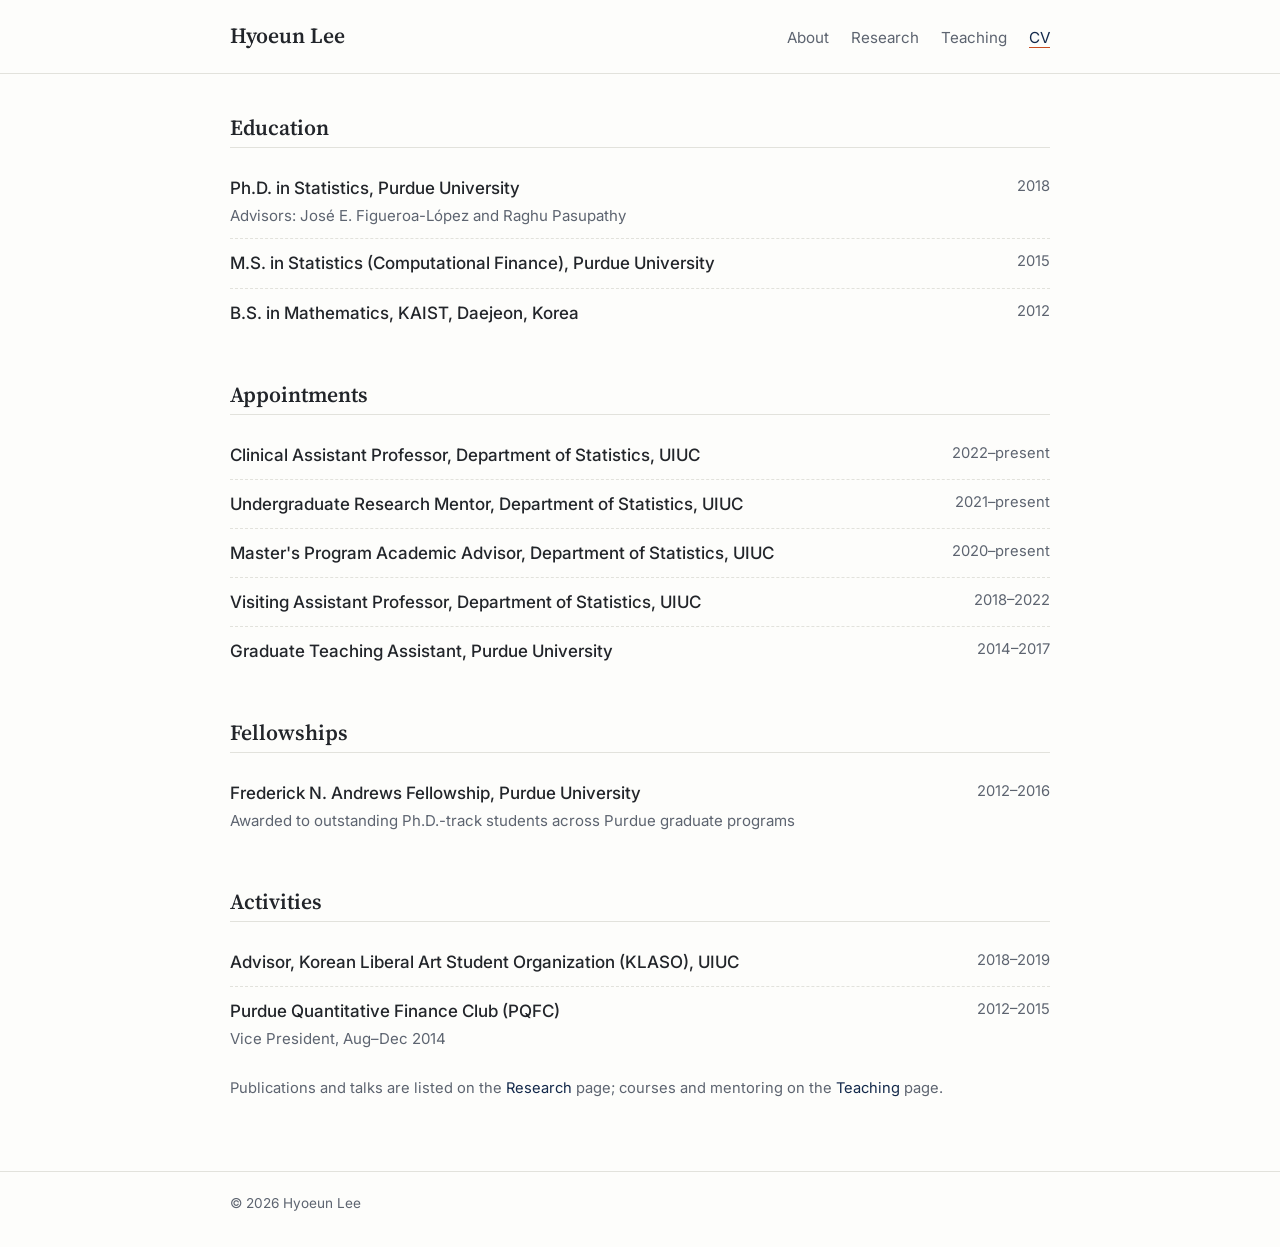
==== cv.html @ 1f4c1b2f "Build academic website from CV Add About, Research, Teaching and CV pages with shared stylesheet, po" ====
<!DOCTYPE html>
<html lang="en">
<head>
  <meta charset="utf-8">
  <meta name="viewport" content="width=device-width, initial-scale=1">
  <title>CV · Hyoeun Lee</title>
  <meta name="description" content="Curriculum vitae of Hyoeun Lee.">
  <link rel="preconnect" href="https://fonts.googleapis.com">
  <link rel="preconnect" href="https://fonts.gstatic.com" crossorigin>
  <link href="https://fonts.googleapis.com/css2?family=Inter:wght@400;500;600&family=Source+Serif+4:wght@400;600&display=swap" rel="stylesheet">
  <link rel="stylesheet" href="style.css">
</head>
<body>
  <header class="site-header">
    <div class="wrap">
      <a class="site-title" href="index.html">Hyoeun Lee</a>
      <nav>
        <ul>
          <li><a href="index.html">About</a></li>
          <li><a href="research.html">Research</a></li>
          <li><a href="teaching.html">Teaching</a></li>
          <li><a href="cv.html" aria-current="page">CV</a></li>
        </ul>
      </nav>
    </div>
  </header>

  <main class="wrap">
    <!-- To offer a PDF download: upload your CV as files/CV_HyoeunLee.pdf, then uncomment the line below.
    <p><a class="button" href="files/CV_HyoeunLee.pdf">Download full CV (PDF)</a></p>
    -->

    <section>
      <h2>Education</h2>
      <ul class="entries">
        <li>
          <span class="what">Ph.D. in Statistics, Purdue University</span>
          <span class="when">2018</span>
          <span class="detail">Advisors: José E. Figueroa-López and Raghu Pasupathy</span>
        </li>
        <li>
          <span class="what">M.S. in Statistics (Computational Finance), Purdue University</span>
          <span class="when">2015</span>
        </li>
        <li>
          <span class="what">B.S. in Mathematics, KAIST, Daejeon, Korea</span>
          <span class="when">2012</span>
        </li>
      </ul>
    </section>

    <section>
      <h2>Appointments</h2>
      <ul class="entries">
        <li>
          <span class="what">Clinical Assistant Professor, Department of Statistics, UIUC</span>
          <span class="when">2022–present</span>
        </li>
        <li>
          <span class="what">Undergraduate Research Mentor, Department of Statistics, UIUC</span>
          <span class="when">2021–present</span>
        </li>
        <li>
          <span class="what">Master's Program Academic Advisor, Department of Statistics, UIUC</span>
          <span class="when">2020–present</span>
        </li>
        <li>
          <span class="what">Visiting Assistant Professor, Department of Statistics, UIUC</span>
          <span class="when">2018–2022</span>
        </li>
        <li>
          <span class="what">Graduate Teaching Assistant, Purdue University</span>
          <span class="when">2014–2017</span>
        </li>
      </ul>
    </section>

    <section>
      <h2>Fellowships</h2>
      <ul class="entries">
        <li>
          <span class="what">Frederick N. Andrews Fellowship, Purdue University</span>
          <span class="when">2012–2016</span>
          <span class="detail">Awarded to outstanding Ph.D.-track students across Purdue graduate programs</span>
        </li>
      </ul>
    </section>

    <section>
      <h2>Activities</h2>
      <ul class="entries">
        <li>
          <span class="what">Advisor, Korean Liberal Art Student Organization (KLASO), UIUC</span>
          <span class="when">2018–2019</span>
        </li>
        <li>
          <span class="what">Purdue Quantitative Finance Club (PQFC)</span>
          <span class="when">2012–2015</span>
          <span class="detail">Vice President, Aug–Dec 2014</span>
        </li>
      </ul>
    </section>

    <p class="note">Publications and talks are listed on the <a href="research.html">Research</a> page;
      courses and mentoring on the <a href="teaching.html">Teaching</a> page.</p>
  </main>

  <footer>
    <div class="wrap">© 2026 Hyoeun Lee</div>
  </footer>
</body>
</html>
---- style.css ----
:root {
  --bg: #fdfdfb;
  --text: #22252a;
  --muted: #5d6470;
  --rule: #e2e2dc;
  --accent: #13294b;      /* Illinois navy */
  --accent-2: #c84b1f;    /* Illinois orange, darkened for contrast */
  --card: #f4f4ef;
  --serif: "Source Serif 4", Georgia, "Times New Roman", serif;
  --sans: "Inter", -apple-system, BlinkMacSystemFont, "Segoe UI", Helvetica, Arial, sans-serif;
}

@media (prefers-color-scheme: dark) {
  :root {
    --bg: #15171b;
    --text: #e5e6e8;
    --muted: #a0a6b0;
    --rule: #2c3038;
    --accent: #9db8e8;
    --accent-2: #f08a5d;
    --card: #1d2026;
  }
}

* { box-sizing: border-box; }

html { -webkit-text-size-adjust: 100%; }

body {
  margin: 0;
  background: var(--bg);
  color: var(--text);
  font-family: var(--sans);
  font-size: 17px;
  line-height: 1.65;
}

a { color: var(--accent); text-decoration: none; border-bottom: 1px solid transparent; }
a:hover { border-bottom-color: currentColor; }

.wrap { max-width: 860px; margin: 0 auto; padding: 0 20px; }

/* ---------- Header / nav ---------- */
.site-header {
  border-bottom: 1px solid var(--rule);
  padding: 18px 0;
}
.site-header .wrap {
  display: flex;
  flex-wrap: wrap;
  align-items: baseline;
  justify-content: space-between;
  gap: 8px 24px;
}
.site-title {
  font-family: var(--serif);
  font-size: 1.35rem;
  font-weight: 600;
  color: var(--text);
}
.site-title:hover { border-bottom-color: transparent; }
nav ul { list-style: none; margin: 0; padding: 0; display: flex; flex-wrap: wrap; gap: 4px 22px; }
nav a { color: var(--muted); font-size: 0.95rem; }
nav a:hover, nav a[aria-current="page"] { color: var(--accent); }
nav a[aria-current="page"] { border-bottom-color: var(--accent-2); }

/* ---------- Main ---------- */
main.wrap { padding-top: 40px; padding-bottom: 56px; }

h1, h2, h3 { font-family: var(--serif); line-height: 1.25; color: var(--text); }
h1 { font-size: 2rem; margin: 0 0 4px; font-weight: 600; }
h2 {
  font-size: 1.35rem;
  font-weight: 600;
  margin: 44px 0 16px;
  padding-bottom: 6px;
  border-bottom: 1px solid var(--rule);
}
h3 { font-size: 1.05rem; margin: 26px 0 10px; font-weight: 600; }
main > h2:first-child, section:first-child > h2 { margin-top: 0; }

.lead { color: var(--muted); margin: 0 0 4px; }

/* ---------- Profile (home) ---------- */
.profile {
  display: grid;
  grid-template-columns: 200px 1fr;
  gap: 36px;
  align-items: start;
}
.profile img {
  width: 200px;
  height: 200px;
  object-fit: cover;
  border-radius: 8px;
  background: var(--card);
}
.profile .contact { margin-top: 14px; font-size: 0.95rem; color: var(--muted); line-height: 1.55; }
.profile .contact a { font-weight: 500; }
.profile.no-photo { grid-template-columns: 1fr; }
@media (max-width: 640px) {
  .profile { grid-template-columns: 1fr; gap: 20px; }
  .profile img { width: 150px; height: 150px; }
}

.interests { padding-left: 1.1em; margin: 0; }
.interests li { margin-bottom: 6px; }

/* ---------- Entry lists (pubs, talks, cv) ---------- */
.entries { list-style: none; margin: 0; padding: 0; }
.entries > li {
  display: grid;
  grid-template-columns: 1fr auto;
  gap: 2px 20px;
  padding: 10px 0;
  border-bottom: 1px dashed var(--rule);
}
.entries > li:last-child { border-bottom: 0; }
.entries .what { font-weight: 500; }
.entries .when { color: var(--muted); font-size: 0.92rem; white-space: nowrap; text-align: right; }
.entries .detail { grid-column: 1 / -1; color: var(--muted); font-size: 0.94rem; }
@media (max-width: 640px) {
  .entries > li { grid-template-columns: 1fr; }
  .entries .when { text-align: left; }
}

.pubs { margin: 0; padding-left: 1.4em; }
.pubs li { margin-bottom: 16px; padding-left: 4px; }
.pubs .title { font-weight: 600; }
.pubs .authors, .pubs .venue { color: var(--muted); font-size: 0.95rem; }
.pubs .venue em { color: var(--text); }
.pubs .links a {
  display: inline-block;
  font-size: 0.8rem;
  padding: 0 8px;
  margin-top: 4px;
  border: 1px solid var(--rule);
  border-radius: 4px;
}
.pubs .links a:hover { border-color: var(--accent); }

.button {
  display: inline-block;
  padding: 8px 16px;
  border: 1px solid var(--accent);
  border-radius: 6px;
  font-weight: 500;
}
.button:hover { background: var(--accent); color: var(--bg); border-bottom-color: var(--accent); }

.note { color: var(--muted); font-size: 0.92rem; }

/* ---------- Footer ---------- */
footer {
  border-top: 1px solid var(--rule);
  padding: 20px 0 32px;
  color: var(--muted);
  font-size: 0.85rem;
}
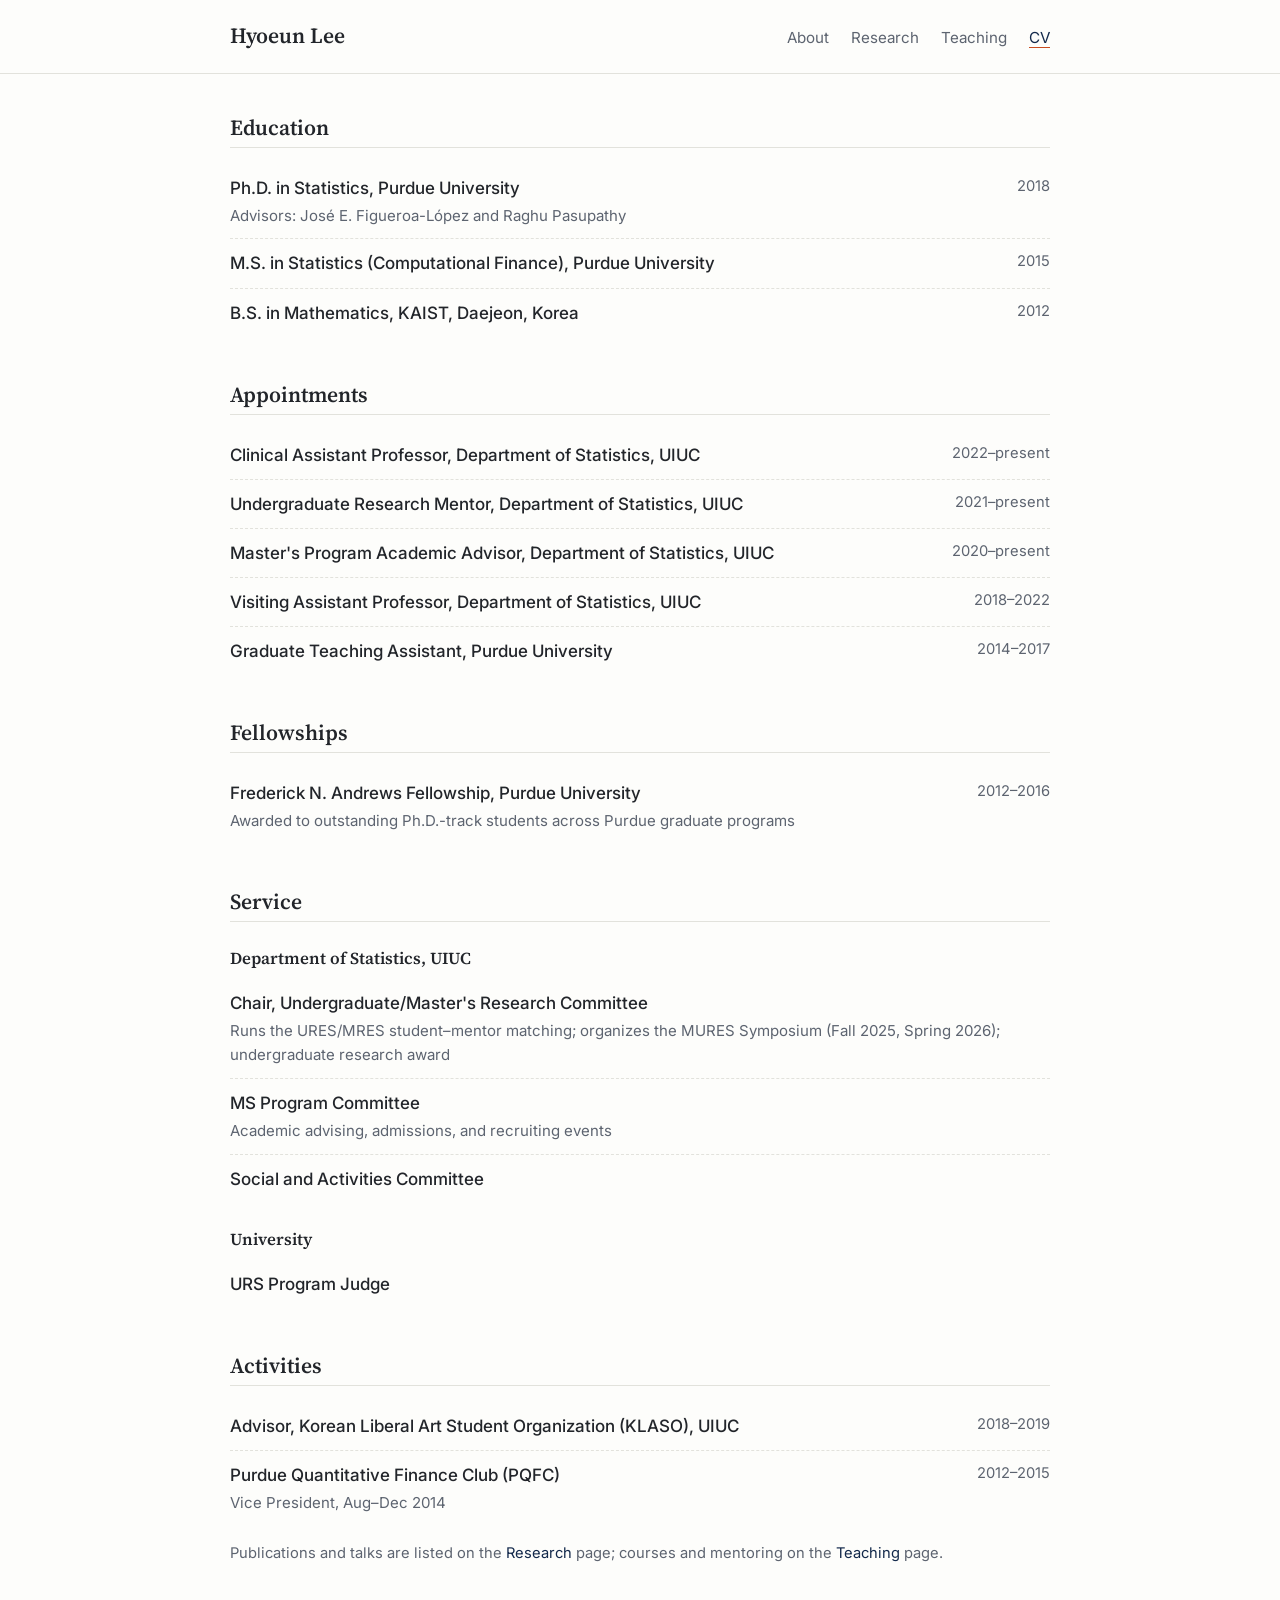
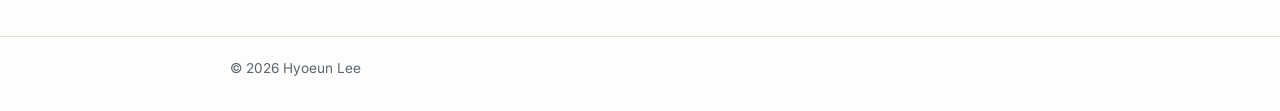
==== commit 3127981a: "Update site with 2025-26 activity and add talk photo Add new working paper, EcoSta 2026 talk, recent" ====
--- a/cv.html
+++ b/cv.html
@@ -87,6 +87,31 @@
     </section>
 
     <section>
+      <h2>Service</h2>
+      <h3>Department of Statistics, UIUC</h3>
+      <ul class="entries">
+        <li>
+          <span class="what">Chair, Undergraduate/Master's Research Committee</span>
+          <span class="detail">Runs the URES/MRES student–mentor matching; organizes the MURES Symposium
+            (Fall 2025, Spring 2026); undergraduate research award</span>
+        </li>
+        <li>
+          <span class="what">MS Program Committee</span>
+          <span class="detail">Academic advising, admissions, and recruiting events</span>
+        </li>
+        <li>
+          <span class="what">Social and Activities Committee</span>
+        </li>
+      </ul>
+      <h3>University</h3>
+      <ul class="entries">
+        <li>
+          <span class="what">URS Program Judge</span>
+        </li>
+      </ul>
+    </section>
+
+    <section>
       <h2>Activities</h2>
       <ul class="entries">
         <li>
--- a/style.css
+++ b/style.css
@@ -148,6 +148,10 @@
 }
 .button:hover { background: var(--accent); color: var(--bg); border-bottom-color: var(--accent); }
 
+.photo { margin: 0 0 20px; max-width: 560px; }
+.photo img { width: 100%; height: auto; border-radius: 8px; display: block; }
+.photo figcaption { color: var(--muted); font-size: 0.88rem; margin-top: 6px; }
+
 .note { color: var(--muted); font-size: 0.92rem; }
 
 /* ---------- Footer ---------- */
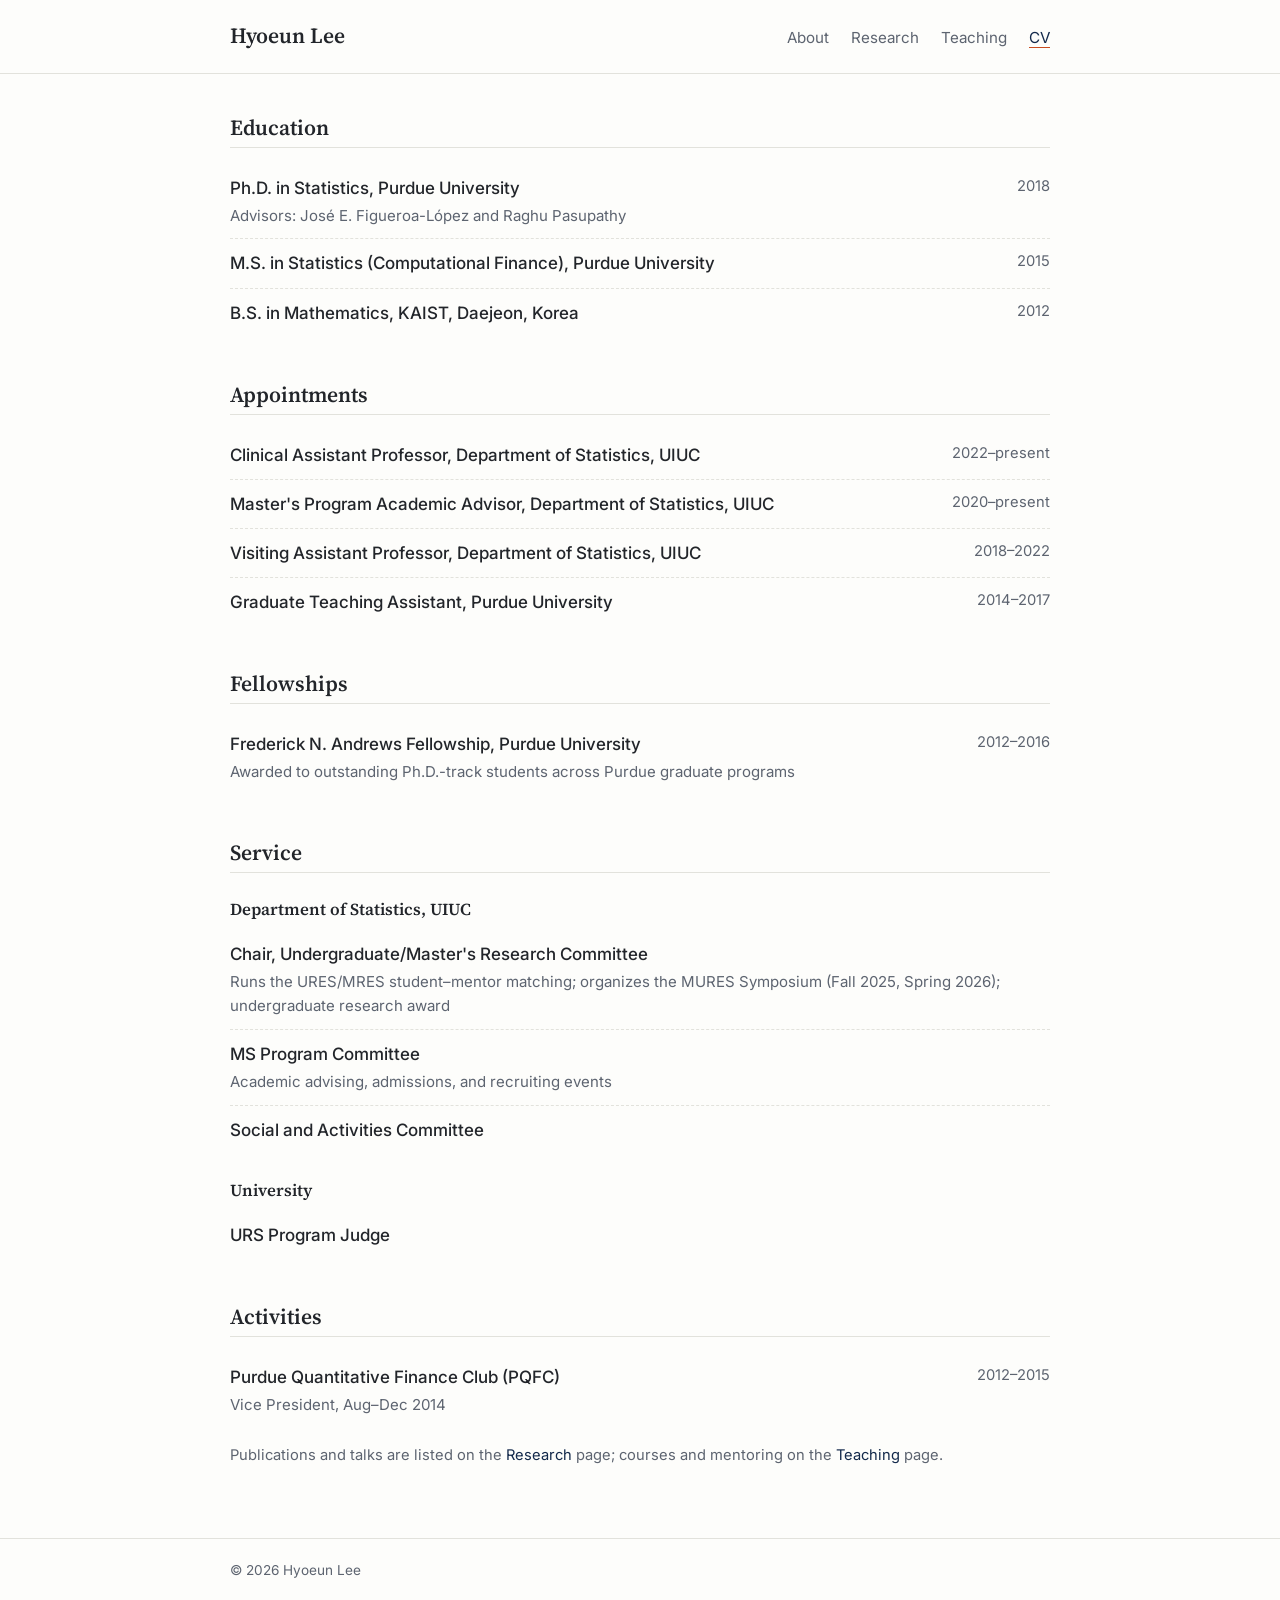
==== commit 40c063ea: "CV page: drop research mentor from appointments and KLASO from activities Co-Authored-By: Claude Opu" ====
--- a/cv.html
+++ b/cv.html
@@ -57,10 +57,6 @@
           <span class="when">2022–present</span>
         </li>
         <li>
-          <span class="what">Undergraduate Research Mentor, Department of Statistics, UIUC</span>
-          <span class="when">2021–present</span>
-        </li>
-        <li>
           <span class="what">Master's Program Academic Advisor, Department of Statistics, UIUC</span>
           <span class="when">2020–present</span>
         </li>
@@ -115,10 +111,6 @@
       <h2>Activities</h2>
       <ul class="entries">
         <li>
-          <span class="what">Advisor, Korean Liberal Art Student Organization (KLASO), UIUC</span>
-          <span class="when">2018–2019</span>
-        </li>
-        <li>
           <span class="what">Purdue Quantitative Finance Club (PQFC)</span>
           <span class="when">2012–2015</span>
           <span class="detail">Vice President, Aug–Dec 2014</span>
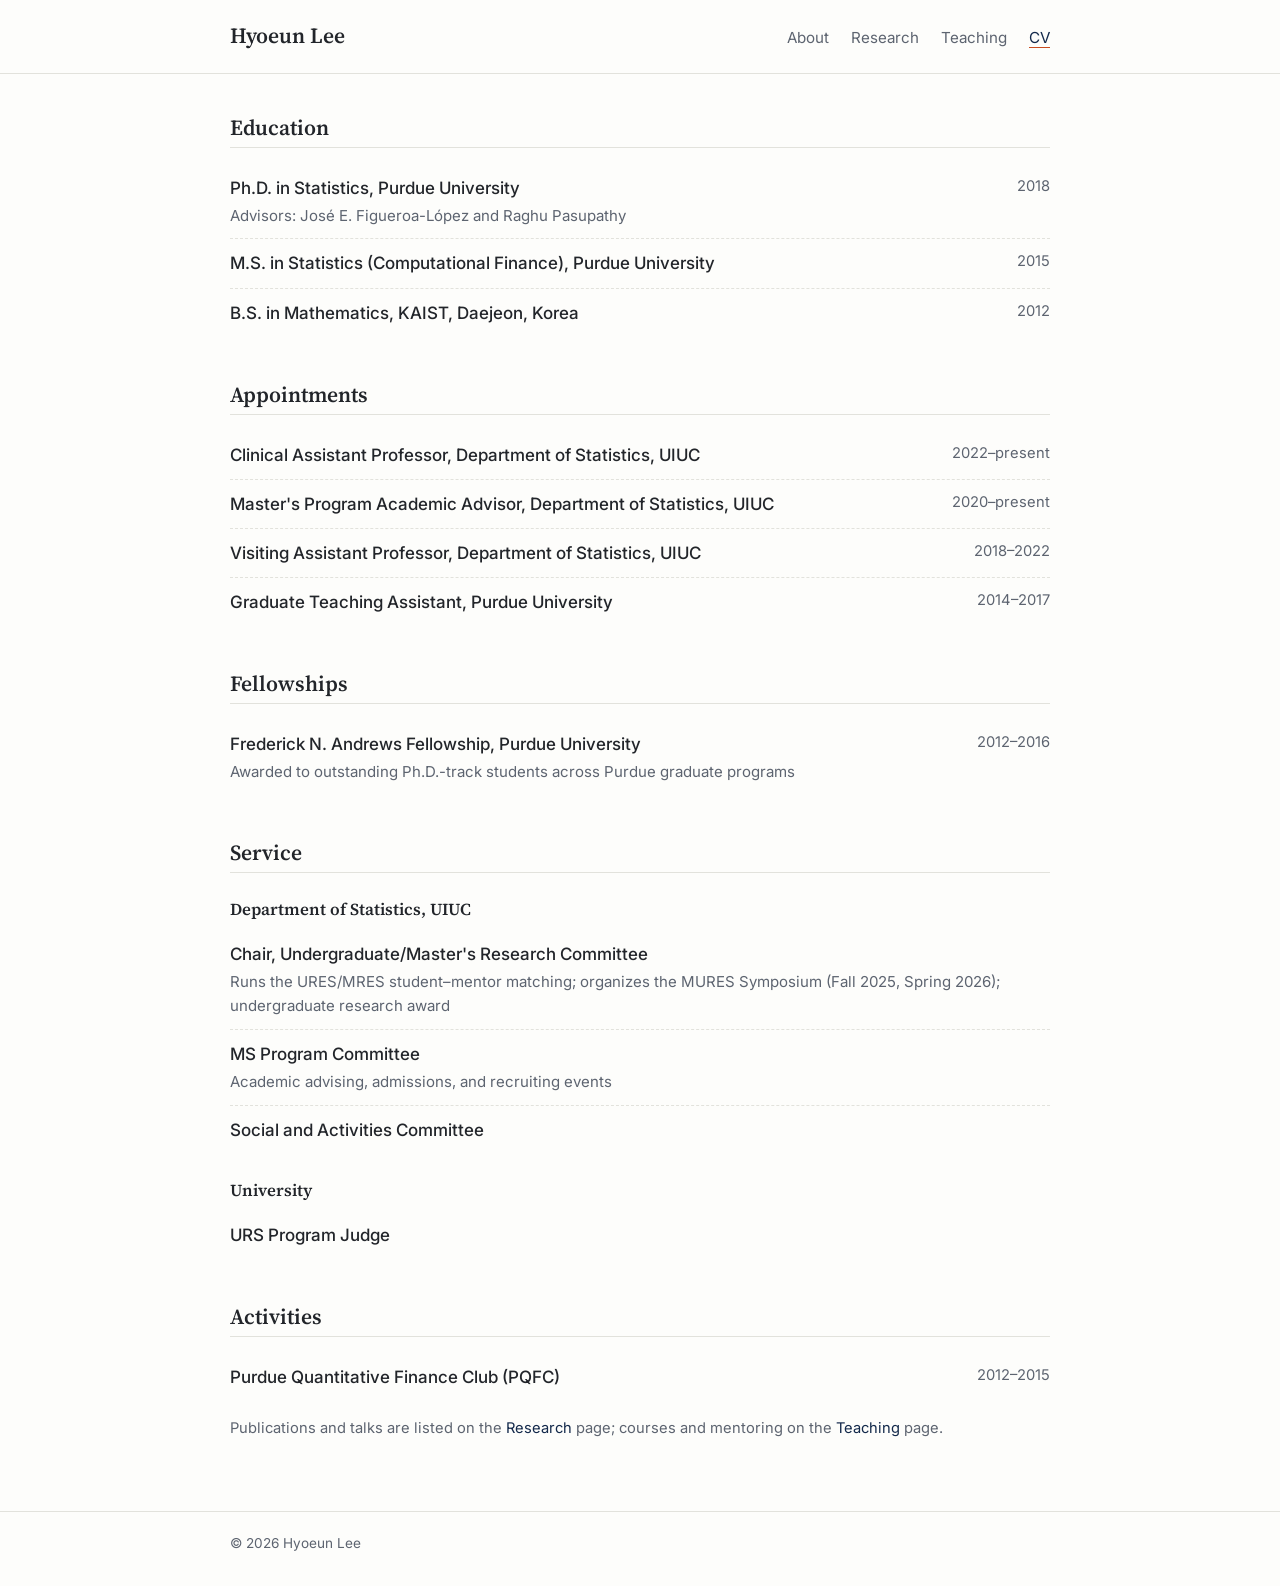
==== commit e6e00e90: "CV page: drop PQFC officer detail Co-Authored-By: Claude Opus 5.5 <noreply@anthropic.com> Claude-Ses" ====
--- a/cv.html
+++ b/cv.html
@@ -113,7 +113,6 @@
         <li>
           <span class="what">Purdue Quantitative Finance Club (PQFC)</span>
           <span class="when">2012–2015</span>
-          <span class="detail">Vice President, Aug–Dec 2014</span>
         </li>
       </ul>
     </section>
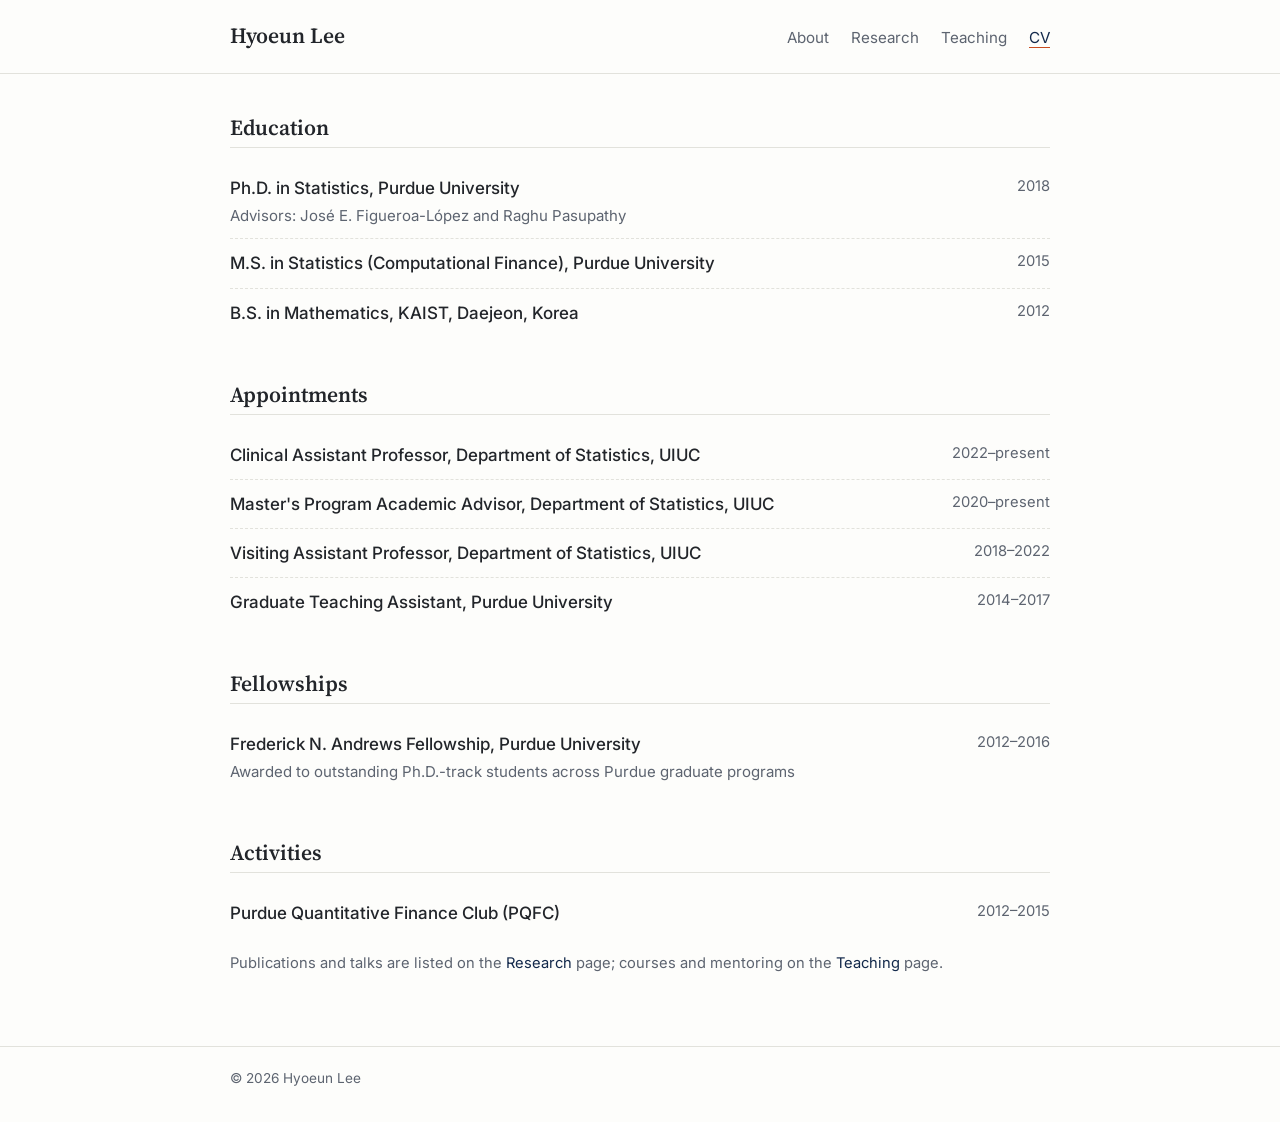
==== commit 5ef4bc40: "CV page: remove Service section Co-Authored-By: Claude Opus 5.5 <noreply@anthropic.com> Claude-Sessi" ====
--- a/cv.html
+++ b/cv.html
@@ -83,31 +83,6 @@
     </section>
 
     <section>
-      <h2>Service</h2>
-      <h3>Department of Statistics, UIUC</h3>
-      <ul class="entries">
-        <li>
-          <span class="what">Chair, Undergraduate/Master's Research Committee</span>
-          <span class="detail">Runs the URES/MRES student–mentor matching; organizes the MURES Symposium
-            (Fall 2025, Spring 2026); undergraduate research award</span>
-        </li>
-        <li>
-          <span class="what">MS Program Committee</span>
-          <span class="detail">Academic advising, admissions, and recruiting events</span>
-        </li>
-        <li>
-          <span class="what">Social and Activities Committee</span>
-        </li>
-      </ul>
-      <h3>University</h3>
-      <ul class="entries">
-        <li>
-          <span class="what">URS Program Judge</span>
-        </li>
-      </ul>
-    </section>
-
-    <section>
       <h2>Activities</h2>
       <ul class="entries">
         <li>
